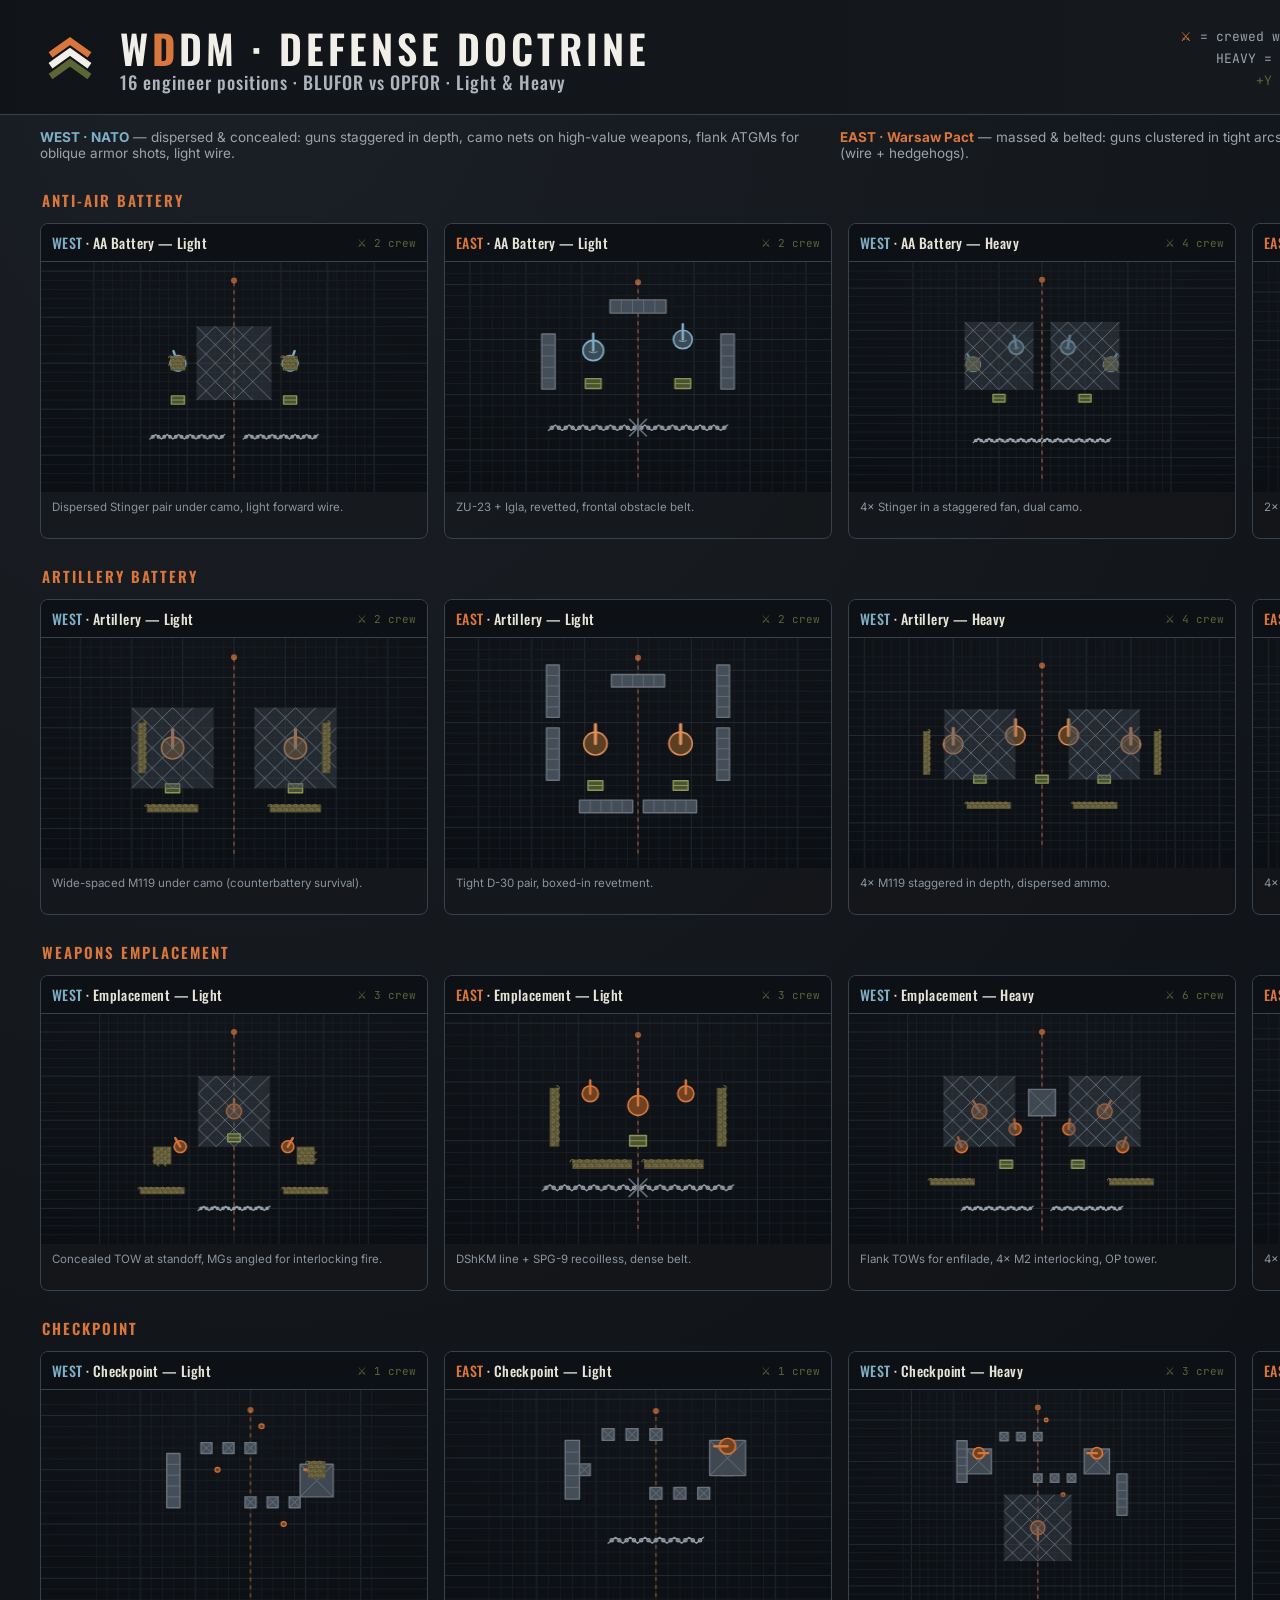
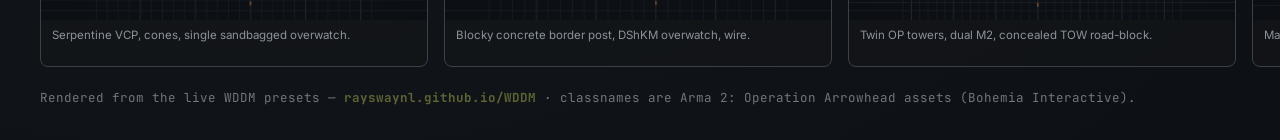
==== docs/overview-source.html @ dc84fbe2 "Add doctrine overview contact sheet (16 layouts, 4x4) Rendered 1680x1740 contact sheet of all 16 eng" ====
<!DOCTYPE html>
<html lang="en"><head><meta charset="UTF-8">
<title>WDDM — Doctrine Overview</title>
<link href="https://fonts.googleapis.com/css2?family=Oswald:wght@500;600&family=Inter:wght@400;500;600&family=JetBrains+Mono:wght@500&display=swap" rel="stylesheet">
<style>
  :root{--gunmetal:#14171B;--steel:#2A2F36;--olive:#5C6536;--bone:#E7E3D6;--orange:#D9763C;--chalk:#F2EFE8;--line:#39414b;}
  *{margin:0;box-sizing:border-box}
  body{width:1680px;background:radial-gradient(130% 120% at 20% 0%,#1b2027 0%,#14171B 55%,#0d1014 100%);
    font-family:Inter,system-ui,sans-serif;color:var(--bone);padding:0 0 34px}
  /* header */
  .hdr{display:flex;align-items:center;gap:20px;padding:26px 40px 22px;border-bottom:1px solid var(--line);
    background:linear-gradient(90deg,#101317,#171b20)}
  .hdr .mark{width:60px;height:60px}
  .hdr .t{display:flex;flex-direction:column;line-height:1.05}
  .hdr .acro{font-family:Oswald,sans-serif;font-weight:600;font-size:40px;letter-spacing:4px;color:var(--chalk)}
  .hdr .acro b{color:var(--orange)}
  .hdr .sub{font-family:Oswald,sans-serif;font-weight:500;font-size:18px;letter-spacing:1px;color:#aeb4bc;margin-top:4px}
  .hdr .legend{margin-left:auto;text-align:right;font-size:13px;line-height:1.7;color:#9aa3ad;font-family:'JetBrains Mono',monospace}
  .hdr .legend b{color:var(--bone)} .hdr .legend .o{color:var(--orange)} .hdr .legend .ol{color:var(--olive)}
  /* doctrine band */
  .doctrine{display:flex;gap:0;padding:14px 40px 4px;font-size:13.5px;color:#9aa3ad}
  .doctrine div{flex:1}
  .doctrine .nato b{color:#7fb0c8} .doctrine .wp b{color:var(--orange)}
  /* grid */
  .grid{display:grid;grid-template-columns:repeat(4,1fr);gap:16px;padding:14px 40px 0}
  .tile{background:rgba(20,23,27,.55);border:1px solid var(--line);border-radius:8px;overflow:hidden;position:relative}
  .tile .cap{display:flex;justify-content:space-between;align-items:center;padding:8px 11px;border-bottom:1px solid var(--line);
    background:#0d1014}
  .tile .cap .nm{font-family:Oswald,sans-serif;font-weight:500;font-size:14px;letter-spacing:.4px}
  .tile .cap .nm .side-w{color:#7fb0c8} .tile .cap .nm .side-e{color:var(--orange)}
  .tile .cap .crew{font-family:'JetBrains Mono',monospace;font-size:11px;color:var(--olive);white-space:nowrap}
  .tile canvas{display:block;width:100%;height:230px;background:radial-gradient(120% 120% at 50% 0%,#11151a,#0b0e12)}
  .tile .doc{padding:7px 11px 9px;font-size:11.5px;color:#8b939c;line-height:1.4;min-height:46px}
  .row-label{grid-column:1 / -1;font-family:Oswald,sans-serif;font-weight:600;font-size:15px;letter-spacing:2px;
    color:var(--orange);margin:10px 0 -4px;padding-left:2px;text-transform:uppercase}
  .foot{padding:22px 40px 0;font-size:12.5px;color:#6f7780;font-family:'JetBrains Mono',monospace}
  .foot b{color:var(--olive)}
</style></head>
<body>

<div class="hdr">
  <svg class="mark" viewBox="0 0 100 100" fill="none" stroke-linecap="square">
    <polyline points="22,40 50,20 78,40" stroke="#D9763C" stroke-width="11"/>
    <polyline points="22,58 50,38 78,58" stroke="#F2EFE8" stroke-width="11"/>
    <polyline points="22,76 50,56 78,76" stroke="#5C6536" stroke-width="11"/>
  </svg>
  <div class="t">
    <div class="acro">W<b>D</b>DM · DEFENSE DOCTRINE</div>
    <div class="sub">16 engineer positions · BLUFOR vs OPFOR · Light &amp; Heavy</div>
  </div>
  <div class="legend">
    <div><span class="o">⚔</span> = crewed weapon (1 AI each) · <b>crew</b> from personal budget</div>
    <div>HEAVY = barracks-tech gated · max 2/engineer · 1/town</div>
    <div><span class="ol">+Y</span> faces the threat (front) · top-down, north-up</div>
  </div>
</div>

<div class="doctrine">
  <div class="nato"><b>WEST · NATO</b> — dispersed &amp; concealed: guns staggered in depth, camo nets on high-value weapons, flank ATGMs for oblique armor shots, light wire.</div>
  <div class="wp"><b>EAST · Warsaw Pact</b> — massed &amp; belted: guns clustered in tight arcs, H-barrier revetment boxes, deep frontal obstacle belts (wire + hedgehogs).</div>
</div>

<div class="grid" id="grid"></div>

<div class="foot">
  Rendered from the live WDDM presets — <b>rayswaynl.github.io/WDDM</b> · classnames are Arma 2: Operation Arrowhead assets (Bohemia Interactive).
</div>

<script>
/* ---- catalogue (subset: size + style + weapon flag) ---- */
const CATALOG = [
  ['Land_HBarrier_large',[5,1.2],'hbarrier'],['Land_HBarrier5',[5,1.2],'hbarrier'],['Land_HBarrier3',[3,1.2],'hbarrier'],['Land_HBarrier_corner',[2,2],'hbarrier'],
  ['Land_fort_bagfence_long',[5,0.8],'sandbag'],['Land_fort_bagfence_corner',[2,2],'sandbag'],['Land_fort_bagfence_round',[1.6,1.6],'sandbag'],
  ['Land_fortified_nest_small_EP1',[4,4],'nest'],['Land_fort_watchtower_EP1',[3,3],'tower'],['Land_CamoNetVar_NATO',[8,8],'camo'],['Land_CamoNetVar_EAST',[8,8],'camo'],
  ['Land_Razorwire',[8,0.5],'wire'],['Hedgehog',[1.5,1.5],'hedgehog'],
  ['Land_CncBlock_Stripes',[1,1],'cnc'],['Land_CncBlock',[1,1],'cnc'],['RoadCone_L_EP1',[0.5,0.5],'cone'],
  ['M2StaticMG',[1.6,1.6],'mg',1],['DSHKM_TK_INS_EP1',[1.6,1.6],'mg',1],
  ['TOW_TriPod_US_EP1',[2,2],'at',1],['Metis_TK_EP1',[2,2],'at',1],['SPG9_TK_INS_EP1',[2,2],'at',1],
  ['Stinger_Pod_US_EP1',[2,2],'aa',1],['Igla_AA_pod_TK_EP1',[2,2],'aa',1],['ZU23_TK_EP1',[3,2.2],'aa',1],
  ['M119_US_EP1',[4,2.6],'arty',1],['D30_TK_EP1',[4,2.6],'arty',1],
  ['USLaunchersBox_EP1',[1.4,0.9],'ammo'],['USBasicAmmunitionBox_EP1',[1.4,0.9],'ammo'],['TKVehicleBox_EP1',[1.4,0.9],'ammo'],['TKBasicAmmunitionBox_EP1',[1.4,0.9],'ammo'],
];
const MAP={}; CATALOG.forEach(c=>MAP[c[0]]=c);
const SIZE=c=>(MAP[c]||[0,[2,2]])[1]||[2,2];
const STYLE=c=>(MAP[c]||['','','box'])[2]||'box';
const ISW=c=>!!(MAP[c]||[])[3];

/* ---- 16 doctrine presets [key,name,sideClass,objs,doc] ---- */
const P=[
['AABATTERY · LIGHT','w','aa_l_w','AA Battery — Light',[['Stinger_Pod_US_EP1',[-6,5],340],['Stinger_Pod_US_EP1',[6,5],20],['Land_fort_bagfence_round',[-6,5],0],['Land_fort_bagfence_round',[6,5],0],['USLaunchersBox_EP1',[-6,1],0],['USLaunchersBox_EP1',[6,1],0],['Land_CamoNetVar_NATO',[0,5],0],['Land_Razorwire',[-5,-3],0],['Land_Razorwire',[5,-3],0]],'Dispersed Stinger pair under camo, light forward wire.'],
['AABATTERY · LIGHT','e','aa_l_e','AA Battery — Light',[['ZU23_TK_EP1',[-4,4],0],['Igla_AA_pod_TK_EP1',[4,5],0],['TKVehicleBox_EP1',[-4,1],0],['TKVehicleBox_EP1',[4,1],0],['Land_HBarrier_large',[-8,3],90],['Land_HBarrier_large',[8,3],90],['Land_HBarrier_large',[0,8],0],['Land_Razorwire',[-4,-3],0],['Land_Razorwire',[4,-3],0],['Hedgehog',[0,-3],0]],'ZU-23 + Igla, revetted, frontal obstacle belt.'],
['AABATTERY · HEAVY','w','aa_h_w','AA Battery — Heavy',[['Stinger_Pod_US_EP1',[-8,6],330],['Stinger_Pod_US_EP1',[-3,8],350],['Stinger_Pod_US_EP1',[3,8],10],['Stinger_Pod_US_EP1',[8,6],30],['Land_fort_bagfence_round',[-8,6],0],['Land_fort_bagfence_round',[8,6],0],['USLaunchersBox_EP1',[-5,2],0],['USLaunchersBox_EP1',[5,2],0],['Land_CamoNetVar_NATO',[-5,7],0],['Land_CamoNetVar_NATO',[5,7],0],['Land_Razorwire',[-4,-3],0],['Land_Razorwire',[4,-3],0]],'4× Stinger in a staggered fan, dual camo.'],
['AABATTERY · HEAVY','e','aa_h_e','AA Battery — Heavy',[['ZU23_TK_EP1',[-7,5],350],['ZU23_TK_EP1',[7,5],10],['Igla_AA_pod_TK_EP1',[-3,7],0],['Igla_AA_pod_TK_EP1',[3,7],0],['TKVehicleBox_EP1',[-5,2],0],['TKVehicleBox_EP1',[5,2],0],['Land_HBarrier_large',[-11,4],90],['Land_HBarrier_large',[11,4],90],['Land_HBarrier_large',[-6,-2],0],['Land_HBarrier_large',[0,-2],0],['Land_HBarrier_large',[6,-2],0],['Hedgehog',[-3,-5],0],['Hedgehog',[3,-5],0],['Land_Razorwire',[0,-6],0]],'2× ZU-23 + 2× Igla massed, walled, deep belt.'],

['ARTYBATTERY · LIGHT','w','ar_l_w','Artillery — Light',[['M119_US_EP1',[-6,3],0],['M119_US_EP1',[6,3],0],['USBasicAmmunitionBox_EP1',[-6,-1],0],['USBasicAmmunitionBox_EP1',[6,-1],0],['Land_CamoNetVar_NATO',[-6,3],0],['Land_CamoNetVar_NATO',[6,3],0],['Land_fort_bagfence_long',[-9,3],90],['Land_fort_bagfence_long',[9,3],90],['Land_fort_bagfence_long',[-6,-3],0],['Land_fort_bagfence_long',[6,-3],0]],'Wide-spaced M119 under camo (counterbattery survival).'],
['ARTYBATTERY · LIGHT','e','ar_l_e','Artillery — Light',[['D30_TK_EP1',[-4,3],0],['D30_TK_EP1',[4,3],0],['TKBasicAmmunitionBox_EP1',[-4,-1],0],['TKBasicAmmunitionBox_EP1',[4,-1],0],['Land_HBarrier_large',[-8,2],90],['Land_HBarrier_large',[-8,8],90],['Land_HBarrier_large',[8,2],90],['Land_HBarrier_large',[8,8],90],['Land_HBarrier_large',[-3,-3],0],['Land_HBarrier_large',[3,-3],0],['Land_HBarrier_large',[0,9],0]],'Tight D-30 pair, boxed-in revetment.'],
['ARTYBATTERY · HEAVY','w','ar_h_w','Artillery — Heavy',[['M119_US_EP1',[-10,4],0],['M119_US_EP1',[-3,5],0],['M119_US_EP1',[3,5],0],['M119_US_EP1',[10,4],0],['USBasicAmmunitionBox_EP1',[-7,0],0],['USBasicAmmunitionBox_EP1',[0,0],0],['USBasicAmmunitionBox_EP1',[7,0],0],['Land_CamoNetVar_NATO',[-7,4],0],['Land_CamoNetVar_NATO',[7,4],0],['Land_fort_bagfence_long',[-13,3],90],['Land_fort_bagfence_long',[13,3],90],['Land_fort_bagfence_long',[-6,-3],0],['Land_fort_bagfence_long',[6,-3],0]],'4× M119 staggered in depth, dispersed ammo.'],
['ARTYBATTERY · HEAVY','e','ar_h_e','Artillery — Heavy',[['D30_TK_EP1',[-9,4],10],['D30_TK_EP1',[-3,5],3],['D30_TK_EP1',[3,5],357],['D30_TK_EP1',[9,4],350],['TKBasicAmmunitionBox_EP1',[-6,0],0],['TKBasicAmmunitionBox_EP1',[6,0],0],['Land_HBarrier_large',[-13,3],90],['Land_HBarrier_large',[13,3],90],['Land_HBarrier_large',[-9,-2],0],['Land_HBarrier_large',[-3,-2],0],['Land_HBarrier_large',[3,-2],0],['Land_HBarrier_large',[9,-2],0],['Land_HBarrier_large',[0,9],0]],'4× D-30 in a converging arc (massed fires).'],

['EMPLACEMENT · LIGHT','w','em_l_w','Emplacement — Light',[['M2StaticMG',[-6,2],330],['M2StaticMG',[6,2],30],['TOW_TriPod_US_EP1',[0,6],0],['Land_CamoNetVar_NATO',[0,6],0],['USBasicAmmunitionBox_EP1',[0,3],0],['Land_fort_bagfence_corner',[-8,1],270],['Land_fort_bagfence_long',[-8,-3],0],['Land_fort_bagfence_long',[8,-3],0],['Land_fort_bagfence_corner',[8,1],180],['Land_Razorwire',[0,-5],0]],'Concealed TOW at standoff, MGs angled for interlocking fire.'],
['EMPLACEMENT · LIGHT','e','em_l_e','Emplacement — Light',[['DSHKM_TK_INS_EP1',[-4,4],0],['DSHKM_TK_INS_EP1',[4,4],0],['SPG9_TK_INS_EP1',[0,3],0],['TKBasicAmmunitionBox_EP1',[0,0],0],['Land_fort_bagfence_long',[-7,2],90],['Land_fort_bagfence_long',[7,2],90],['Land_fort_bagfence_long',[-3,-2],0],['Land_fort_bagfence_long',[3,-2],0],['Land_Razorwire',[-4,-4],0],['Land_Razorwire',[4,-4],0],['Hedgehog',[0,-4],0]],'DShKM line + SPG-9 recoilless, dense belt.'],
['EMPLACEMENT · HEAVY','w','em_h_w','Emplacement — Heavy',[['M2StaticMG',[-9,2],340],['M2StaticMG',[-3,4],355],['M2StaticMG',[3,4],5],['M2StaticMG',[9,2],20],['TOW_TriPod_US_EP1',[-7,6],330],['TOW_TriPod_US_EP1',[7,6],30],['Land_CamoNetVar_NATO',[-7,6],0],['Land_CamoNetVar_NATO',[7,6],0],['Land_fort_watchtower_EP1',[0,7],0],['USBasicAmmunitionBox_EP1',[-4,0],0],['USBasicAmmunitionBox_EP1',[4,0],0],['Land_fort_bagfence_long',[-10,-2],0],['Land_fort_bagfence_long',[10,-2],0],['Land_Razorwire',[-5,-5],0],['Land_Razorwire',[5,-5],0]],'Flank TOWs for enfilade, 4× M2 interlocking, OP tower.'],
['EMPLACEMENT · HEAVY','e','em_h_e','Emplacement — Heavy',[['DSHKM_TK_INS_EP1',[-7,5],350],['DSHKM_TK_INS_EP1',[-2,5],0],['DSHKM_TK_INS_EP1',[2,5],0],['DSHKM_TK_INS_EP1',[7,5],10],['Metis_TK_EP1',[-4,2],0],['Metis_TK_EP1',[4,2],0],['Land_fort_watchtower_EP1',[0,6],0],['TKBasicAmmunitionBox_EP1',[0,0],0],['Land_HBarrier_large',[-10,3],90],['Land_HBarrier_large',[10,3],90],['Land_fort_bagfence_long',[-5,-2],0],['Land_fort_bagfence_long',[5,-2],0],['Hedgehog',[-6,-5],0],['Hedgehog',[0,-5],0],['Hedgehog',[6,-5],0],['Land_Razorwire',[-3,-6],0],['Land_Razorwire',[3,-6],0]],'4× DShKM in two ranks + 2× Metis ATGM, deep belt.'],

['CHECKPOINT · LIGHT','w','cp_l_w','Checkpoint — Light',[['Land_CncBlock_Stripes',[-4,7],0],['Land_CncBlock_Stripes',[-2,7],0],['Land_CncBlock_Stripes',[0,7],0],['Land_CncBlock_Stripes',[4,2],0],['Land_CncBlock_Stripes',[2,2],0],['Land_CncBlock_Stripes',[0,2],0],['RoadCone_L_EP1',[1,9],0],['RoadCone_L_EP1',[-3,5],0],['RoadCone_L_EP1',[3,0],0],['Land_fort_watchtower_EP1',[6,4],270],['M2StaticMG',[6,5],270],['Land_fort_bagfence_round',[6,5],0],['Land_HBarrier_large',[-7,4],90]],'Serpentine VCP, cones, single sandbagged overwatch.'],
['CHECKPOINT · LIGHT','e','cp_l_e','Checkpoint — Light',[['Land_CncBlock_Stripes',[-4,7],0],['Land_CncBlock_Stripes',[-2,7],0],['Land_CncBlock_Stripes',[0,7],0],['Land_CncBlock_Stripes',[4,2],0],['Land_CncBlock_Stripes',[2,2],0],['Land_CncBlock_Stripes',[0,2],0],['Land_CncBlock',[-6,4],0],['Land_CncBlock',[6,4],0],['Land_fort_watchtower_EP1',[6,5],270],['DSHKM_TK_INS_EP1',[6,6],270],['Land_HBarrier_large',[-7,4],90],['Land_Razorwire',[0,-2],0]],'Blocky concrete border post, DShKM overwatch, wire.'],
['CHECKPOINT · HEAVY','w','cp_h_w','Checkpoint — Heavy',[['Land_CncBlock_Stripes',[-4,8],0],['Land_CncBlock_Stripes',[-2,8],0],['Land_CncBlock_Stripes',[0,8],0],['Land_CncBlock_Stripes',[4,3],0],['Land_CncBlock_Stripes',[2,3],0],['Land_CncBlock_Stripes',[0,3],0],['RoadCone_L_EP1',[1,10],0],['RoadCone_L_EP1',[3,1],0],['Land_fort_watchtower_EP1',[7,5],270],['Land_fort_watchtower_EP1',[-7,5],90],['M2StaticMG',[7,6],270],['M2StaticMG',[-7,6],90],['TOW_TriPod_US_EP1',[0,-3],180],['Land_CamoNetVar_NATO',[0,-3],0],['Land_HBarrier_large',[-9,5],90],['Land_HBarrier_large',[10,1],90]],'Twin OP towers, dual M2, concealed TOW road-block.'],
['CHECKPOINT · HEAVY','e','cp_h_e','Checkpoint — Heavy',[['Land_CncBlock_Stripes',[-4,8],0],['Land_CncBlock_Stripes',[-2,8],0],['Land_CncBlock_Stripes',[0,8],0],['Land_CncBlock_Stripes',[4,3],0],['Land_CncBlock_Stripes',[2,3],0],['Land_CncBlock_Stripes',[0,3],0],['Land_CncBlock',[-7,6],0],['Land_CncBlock',[7,6],0],['Land_fort_watchtower_EP1',[7,5],270],['Land_fort_watchtower_EP1',[-7,5],90],['DSHKM_TK_INS_EP1',[7,7],270],['DSHKM_TK_INS_EP1',[-7,7],90],['Metis_TK_EP1',[0,-3],180],['Hedgehog',[-3,-5],0],['Hedgehog',[3,-5],0],['Land_Razorwire',[0,-6],0],['Land_HBarrier_large',[-9,5],90]],'Max concrete, twin towers, dual DShKM, Metis, belt.'],
];

/* ---- texture renderer (matches the editor) ---- */
const PAL={wall:['#444e58','#69737d'],bag:['#5a5436','#7d7448'],fort:['#3f4750','#67727d'],wpn:['#6f4322','#D9763C'],aa:['#3c4a55','#7fb0c8'],arty:['#5a3f22','#e0905a'],ammo:['#4a5230','#8a965a'],wire:['#2f353c','#9aa3ad'],box:['#3a444e','#5c6776']};
function col(st){if(['mg','at'].includes(st))return PAL.wpn;if(st=='aa')return PAL.aa;if(st=='arty')return PAL.arty;if(st=='ammo')return PAL.ammo;if(st=='hbarrier'||st=='cnc')return PAL.wall;if(st=='sandbag')return PAL.bag;if(['nest','tower','camo','hedgehog'].includes(st))return PAL.fort;if(st=='wire')return PAL.wire;if(st=='cone')return PAL.wpn;return PAL.box;}

function tileRender(cv, objs){
  const ctx=cv.getContext('2d'), W=cv.width, H=cv.height;
  ctx.clearRect(0,0,W,H);
  // bounds of composition (metres)
  let minx=-6,maxx=6,miny=-6,maxy=8;
  objs.forEach(o=>{const[w,d]=SIZE(o[0]);const x=o[1][0],y=o[1][1];minx=Math.min(minx,x-w);maxx=Math.max(maxx,x+w);miny=Math.min(miny,y-d);maxy=Math.max(maxy,y+d);});
  const padM=2; minx-=padM;maxx+=padM;miny-=padM;maxy+=padM;
  const sx=W/(maxx-minx), sy=H/(maxy-miny), s=Math.min(sx,sy)*0.92;
  const cx=W/2-((minx+maxx)/2)*s, cy=H/2+((miny+maxy)/2)*s;
  const w2s=(x,y)=>[cx+x*s, cy-y*s];
  // grid
  ctx.lineWidth=1;
  for(let gx=Math.ceil(minx);gx<=maxx;gx++){const[a]=w2s(gx,0);ctx.strokeStyle=(gx%5==0)?'#222a32':'#181d23';ctx.beginPath();ctx.moveTo(a,0);ctx.lineTo(a,H);ctx.stroke();}
  for(let gy=Math.ceil(miny);gy<=maxy;gy++){const[,b]=w2s(0,gy);ctx.strokeStyle=(gy%5==0)?'#222a32':'#181d23';ctx.beginPath();ctx.moveTo(0,b);ctx.lineTo(W,b);ctx.stroke();}
  // front arrow (+Y)
  const[ax,ay]=w2s(0,maxy-1),[bx,by]=w2s(0,miny+0.5);
  ctx.strokeStyle='rgba(217,118,60,.5)';ctx.lineWidth=1.5;ctx.setLineDash([4,4]);ctx.beginPath();ctx.moveTo(bx,by);ctx.lineTo(ax,ay);ctx.stroke();ctx.setLineDash([]);
  ctx.fillStyle='rgba(217,118,60,.7)';ctx.beginPath();ctx.arc(ax,ay,3,0,7);ctx.fill();
  // objects
  function lw(px){ctx.lineWidth=px/s;}
  objs.forEach(o=>{
    const cls=o[0],[w,d]=SIZE(cls),st=STYLE(cls),dir=o[2]||0;
    const c=w2s(o[1][0],o[1][1]),r=dir*Math.PI/180;
    ctx.save();ctx.translate(c[0],c[1]);ctx.scale(s,-s);ctx.rotate(-r);ctx.lineJoin='round';ctx.lineCap='round';
    const[f,st2]=col(st);
    if(['mg','at','aa','arty'].includes(st)){ // weapon: filled disc + barrel
      ctx.fillStyle=f;ctx.beginPath();ctx.arc(0,0,Math.min(w,d)*0.42,0,7);ctx.fill();lw(1.6);ctx.strokeStyle=st2;ctx.stroke();
      lw(st=='arty'?3.2:2.4);ctx.strokeStyle=st2;ctx.beginPath();ctx.moveTo(0,0);ctx.lineTo(0,d*0.7);ctx.stroke();
      if(st=='aa'){lw(.9);for(let k=1;k<=2;k++){ctx.beginPath();ctx.arc(0,d*0.2,d*0.3*k,-1.0,-2.14,true);ctx.stroke();}}
    } else if(st=='camo'){ctx.globalAlpha=.45;ctx.fillStyle=f;ctx.fillRect(-w/2,-d/2,w,d);ctx.globalAlpha=1;lw(.9);ctx.strokeStyle=st2;
      ctx.save();ctx.beginPath();ctx.rect(-w/2,-d/2,w,d);ctx.clip();const g=Math.max(2,Math.round(w/2));ctx.beginPath();for(let i=-g;i<=g;i++){ctx.moveTo(-w/2,i*d/g);ctx.lineTo(w/2,i*d/g+w);ctx.moveTo(-w/2,i*d/g);ctx.lineTo(w/2,i*d/g-w);}ctx.stroke();ctx.restore();
    } else if(st=='wire'){lw(1.3);ctx.strokeStyle=st2;const n=Math.max(4,Math.round(w/0.6));ctx.beginPath();for(let i=0;i<=n;i++){const x=-w/2+i*w/n,y=(i%2?d/2:-d/2);i?ctx.lineTo(x,y):ctx.moveTo(x,y);}ctx.stroke();for(let i=0;i<n;i++){const x=-w/2+(i+.5)*w/n;ctx.beginPath();ctx.arc(x,0,d*0.28,0,7);ctx.stroke();}
    } else if(st=='hedgehog'){lw(1.6);ctx.strokeStyle=st2;ctx.beginPath();ctx.moveTo(-w/2,-d/2);ctx.lineTo(w/2,d/2);ctx.moveTo(w/2,-d/2);ctx.lineTo(-w/2,d/2);ctx.moveTo(0,-d/2);ctx.lineTo(0,d/2);ctx.stroke();
    } else if(st=='cone'){ctx.fillStyle=f;ctx.beginPath();ctx.arc(0,0,Math.min(w,d)*0.45,0,7);ctx.fill();lw(1.2);ctx.strokeStyle=st2;ctx.beginPath();ctx.arc(0,0,Math.min(w,d)*0.45,0,7);ctx.stroke();
    } else if(st=='cnc'){ctx.fillStyle=f;ctx.fillRect(-w/2,-d/2,w,d);lw(1.4);ctx.strokeStyle=st2;ctx.strokeRect(-w/2,-d/2,w,d);lw(1);ctx.beginPath();ctx.moveTo(-w/2,-d/2);ctx.lineTo(w/2,d/2);ctx.moveTo(w/2,-d/2);ctx.lineTo(-w/2,d/2);ctx.stroke();
    } else if(st=='tower'||st=='nest'){ctx.fillStyle=f;ctx.fillRect(-w/2,-d/2,w,d);lw(1.4);ctx.strokeStyle=st2;ctx.strokeRect(-w/2,-d/2,w,d);lw(1);ctx.beginPath();ctx.moveTo(-w/2,-d/2);ctx.lineTo(w/2,d/2);ctx.moveTo(w/2,-d/2);ctx.lineTo(-w/2,d/2);ctx.stroke();
    } else if(st=='hbarrier'){ctx.fillStyle=f;ctx.fillRect(-w/2,-d/2,w,d);lw(1.4);ctx.strokeStyle=st2;ctx.strokeRect(-w/2,-d/2,w,d);const n=Math.max(2,Math.round(w));lw(.8);for(let i=1;i<n;i++){const x=-w/2+i*w/n;ctx.beginPath();ctx.moveTo(x,-d/2);ctx.lineTo(x,d/2);ctx.stroke();}
    } else if(st=='sandbag'){ctx.fillStyle=f;ctx.fillRect(-w/2,-d/2,w,d);lw(1);ctx.strokeStyle=st2;const rows=Math.max(1,Math.round(d/0.4)),cols=Math.max(2,Math.round(w/0.6));for(let ry=0;ry<rows;ry++){const y=-d/2+(ry+.5)*d/rows;ctx.beginPath();for(let cc=0;cc<cols;cc++){const x=-w/2+(cc+(ry%2?0:.5))*w/cols;ctx.moveTo(x,y);ctx.arc(x,y,Math.min(d/rows,w/cols)*0.5,0,Math.PI,false);}ctx.stroke();}
    } else if(st=='ammo'){ctx.fillStyle=f;ctx.fillRect(-w/2,-d/2,w,d);lw(1.4);ctx.strokeStyle=st2;ctx.strokeRect(-w/2,-d/2,w,d);lw(1);ctx.beginPath();ctx.moveTo(-w/2,0);ctx.lineTo(w/2,0);ctx.stroke();
    } else {ctx.fillStyle=f;ctx.fillRect(-w/2,-d/2,w,d);lw(1.4);ctx.strokeStyle=st2;ctx.strokeRect(-w/2,-d/2,w,d);}
    ctx.restore();
  });
}

/* ---- build grid ---- */
const grid=document.getElementById('grid');
const rows=[['ANTI-AIR BATTERY',0,4],['ARTILLERY BATTERY',4,8],['WEAPONS EMPLACEMENT',8,12],['CHECKPOINT',12,16]];
rows.forEach(([label,a,b])=>{
  const rl=document.createElement('div');rl.className='row-label';rl.textContent=label;grid.appendChild(rl);
  for(let i=a;i<b;i++){
    const [grp,side,key,name,objs,doc]=P[i];
    const crew=objs.filter(o=>ISW(o[0])).length;
    const sideTxt=side=='w'?'WEST':'EAST';
    const tile=document.createElement('div');tile.className='tile';
    tile.innerHTML=`<div class="cap"><span class="nm"><span class="side-${side}">${sideTxt}</span> · ${name}</span><span class="crew">⚔ ${crew} crew</span></div>
      <canvas width="380" height="230"></canvas><div class="doc">${doc}</div>`;
    grid.appendChild(tile);
    tileRender(tile.querySelector('canvas'), objs);
  }
});
</script>
</body></html>
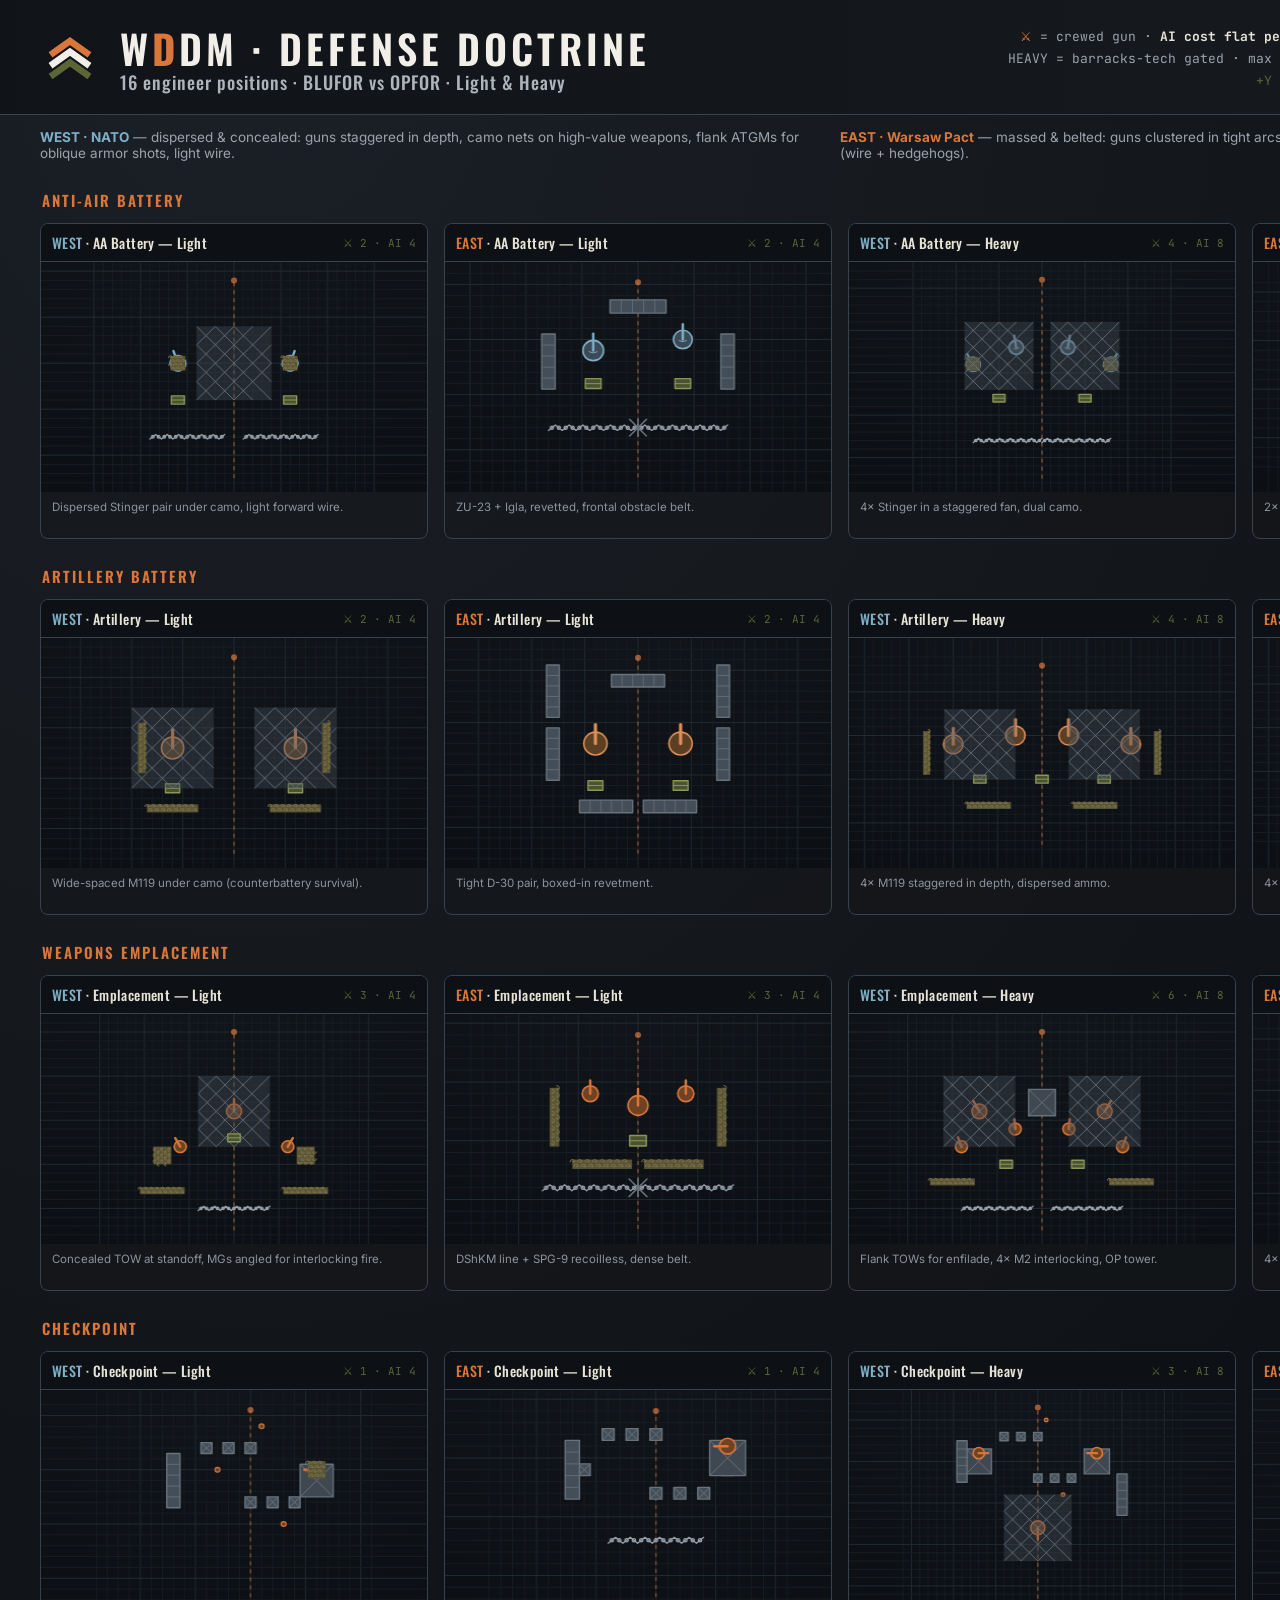
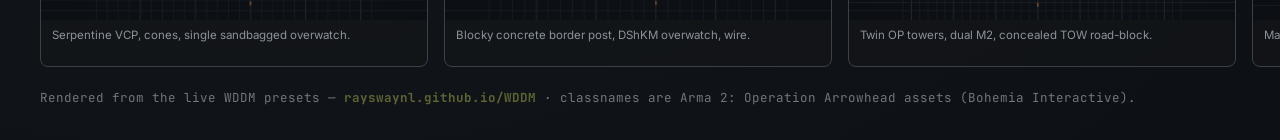
==== commit 7712773b: "Flat AI cost: LIGHT = 4, HEAVY = 8 (guns + garrison) Replace per-type gun-count crew with a flat bud" ====
--- a/docs/overview-source.html
+++ b/docs/overview-source.html
@@ -49,8 +49,8 @@
     <div class="sub">16 engineer positions · BLUFOR vs OPFOR · Light &amp; Heavy</div>
   </div>
   <div class="legend">
-    <div><span class="o">⚔</span> = crewed weapon (1 AI each) · <b>crew</b> from personal budget</div>
-    <div>HEAVY = barracks-tech gated · max 2/engineer · 1/town</div>
+    <div><span class="o">⚔</span> = crewed gun · <b>AI cost flat per weight: LIGHT 4 · HEAVY 8</b> (guns + garrison)</div>
+    <div>HEAVY = barracks-tech gated · max 2/engineer · 1/town · from personal AI budget</div>
     <div><span class="ol">+Y</span> faces the threat (front) · top-down, north-up</div>
   </div>
 </div>
@@ -163,10 +163,11 @@
   const rl=document.createElement('div');rl.className='row-label';rl.textContent=label;grid.appendChild(rl);
   for(let i=a;i<b;i++){
     const [grp,side,key,name,objs,doc]=P[i];
-    const crew=objs.filter(o=>ISW(o[0])).length;
+    const guns=objs.filter(o=>ISW(o[0])).length;
+    const ai=key.includes('_h_')?8:4;          // flat: LIGHT 4 · HEAVY 8
     const sideTxt=side=='w'?'WEST':'EAST';
     const tile=document.createElement('div');tile.className='tile';
-    tile.innerHTML=`<div class="cap"><span class="nm"><span class="side-${side}">${sideTxt}</span> · ${name}</span><span class="crew">⚔ ${crew} crew</span></div>
+    tile.innerHTML=`<div class="cap"><span class="nm"><span class="side-${side}">${sideTxt}</span> · ${name}</span><span class="crew">⚔ ${guns} · AI ${ai}</span></div>
       <canvas width="380" height="230"></canvas><div class="doc">${doc}</div>`;
     grid.appendChild(tile);
     tileRender(tile.querySelector('canvas'), objs);
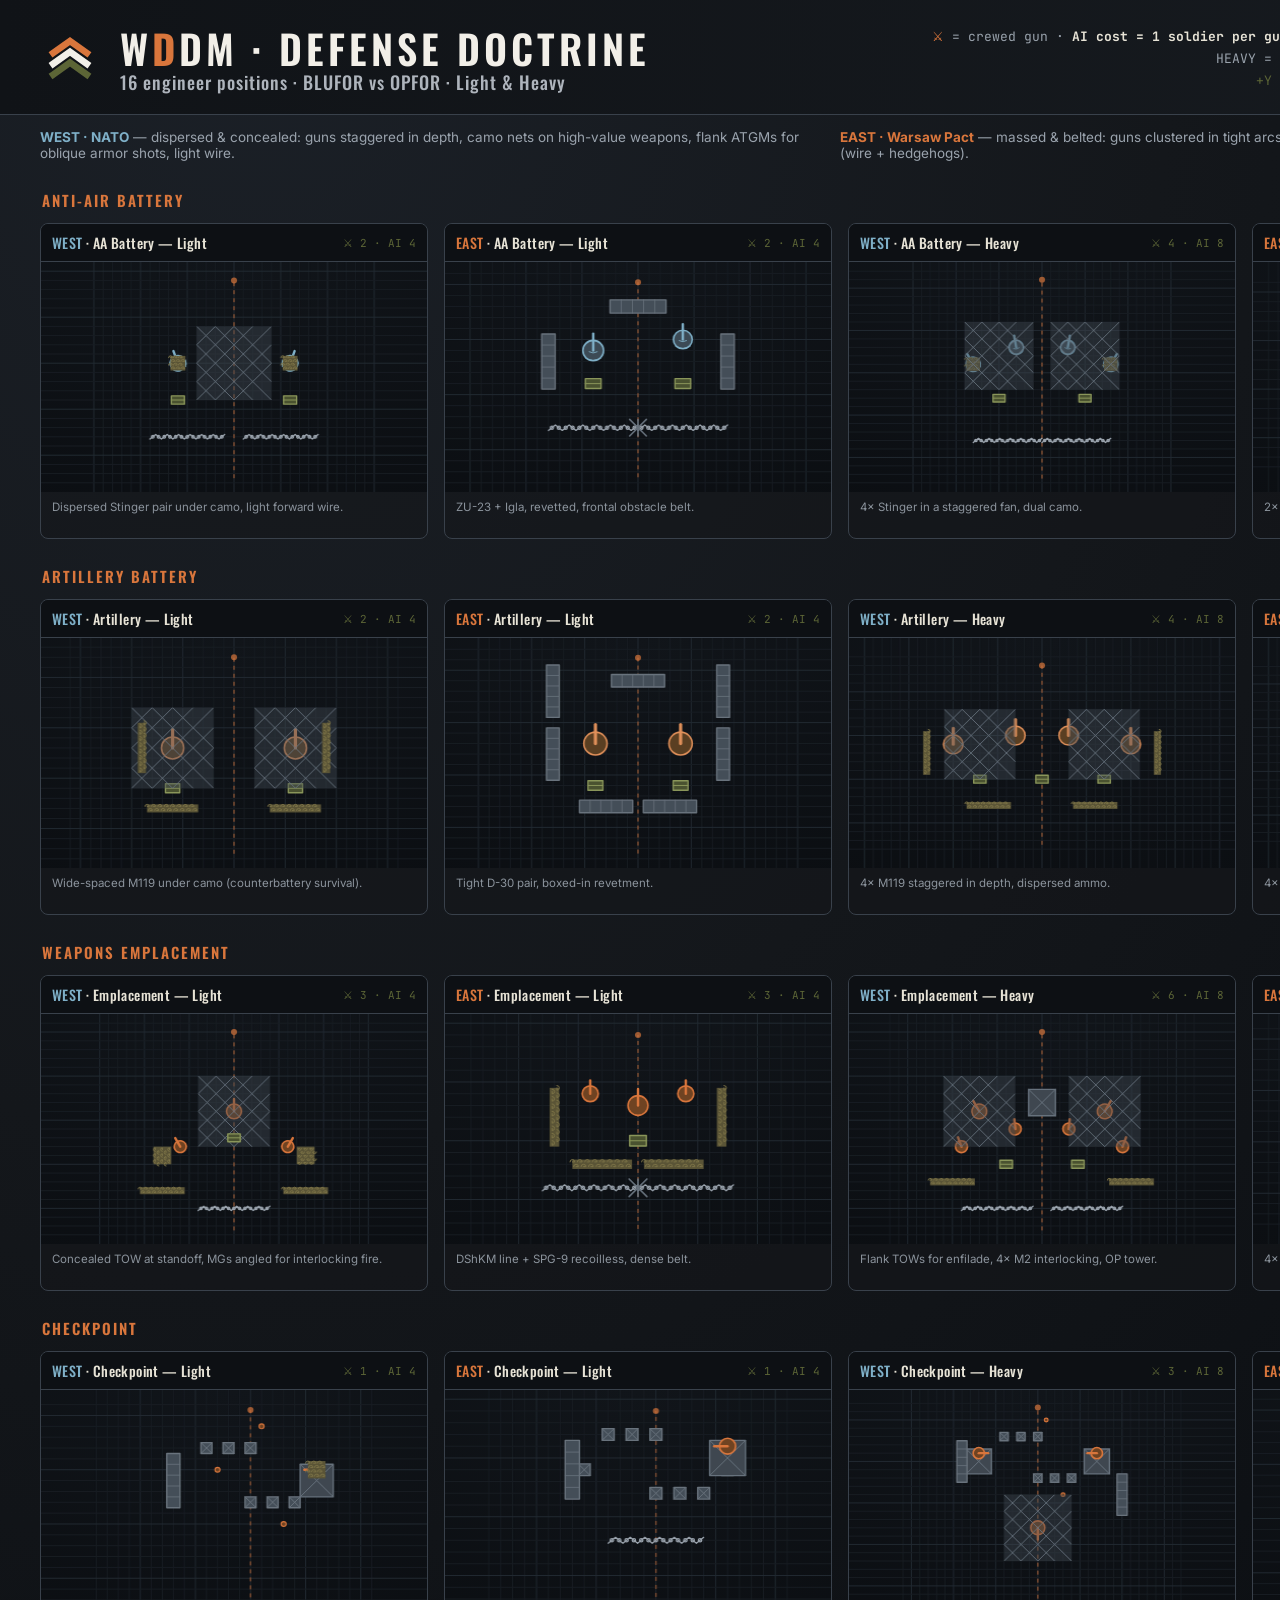
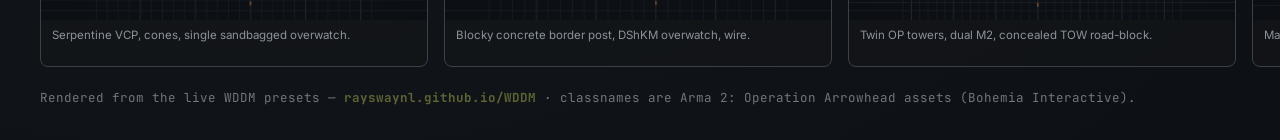
==== commit 54a2968c: "Cheap crewing: single soldier per gun, drop garrison Reverts the flat 4/8 garrison model. Positions " ====
--- a/docs/overview-source.html
+++ b/docs/overview-source.html
@@ -49,8 +49,8 @@
     <div class="sub">16 engineer positions · BLUFOR vs OPFOR · Light &amp; Heavy</div>
   </div>
   <div class="legend">
-    <div><span class="o">⚔</span> = crewed gun · <b>AI cost flat per weight: LIGHT 4 · HEAVY 8</b> (guns + garrison)</div>
-    <div>HEAVY = barracks-tech gated · max 2/engineer · 1/town · from personal AI budget</div>
+    <div><span class="o">⚔</span> = crewed gun · <b>AI cost = 1 soldier per gun</b> (cheap, no garrison) · from personal budget</div>
+    <div>HEAVY = barracks-tech gated · max 2/engineer · 1/town</div>
     <div><span class="ol">+Y</span> faces the threat (front) · top-down, north-up</div>
   </div>
 </div>
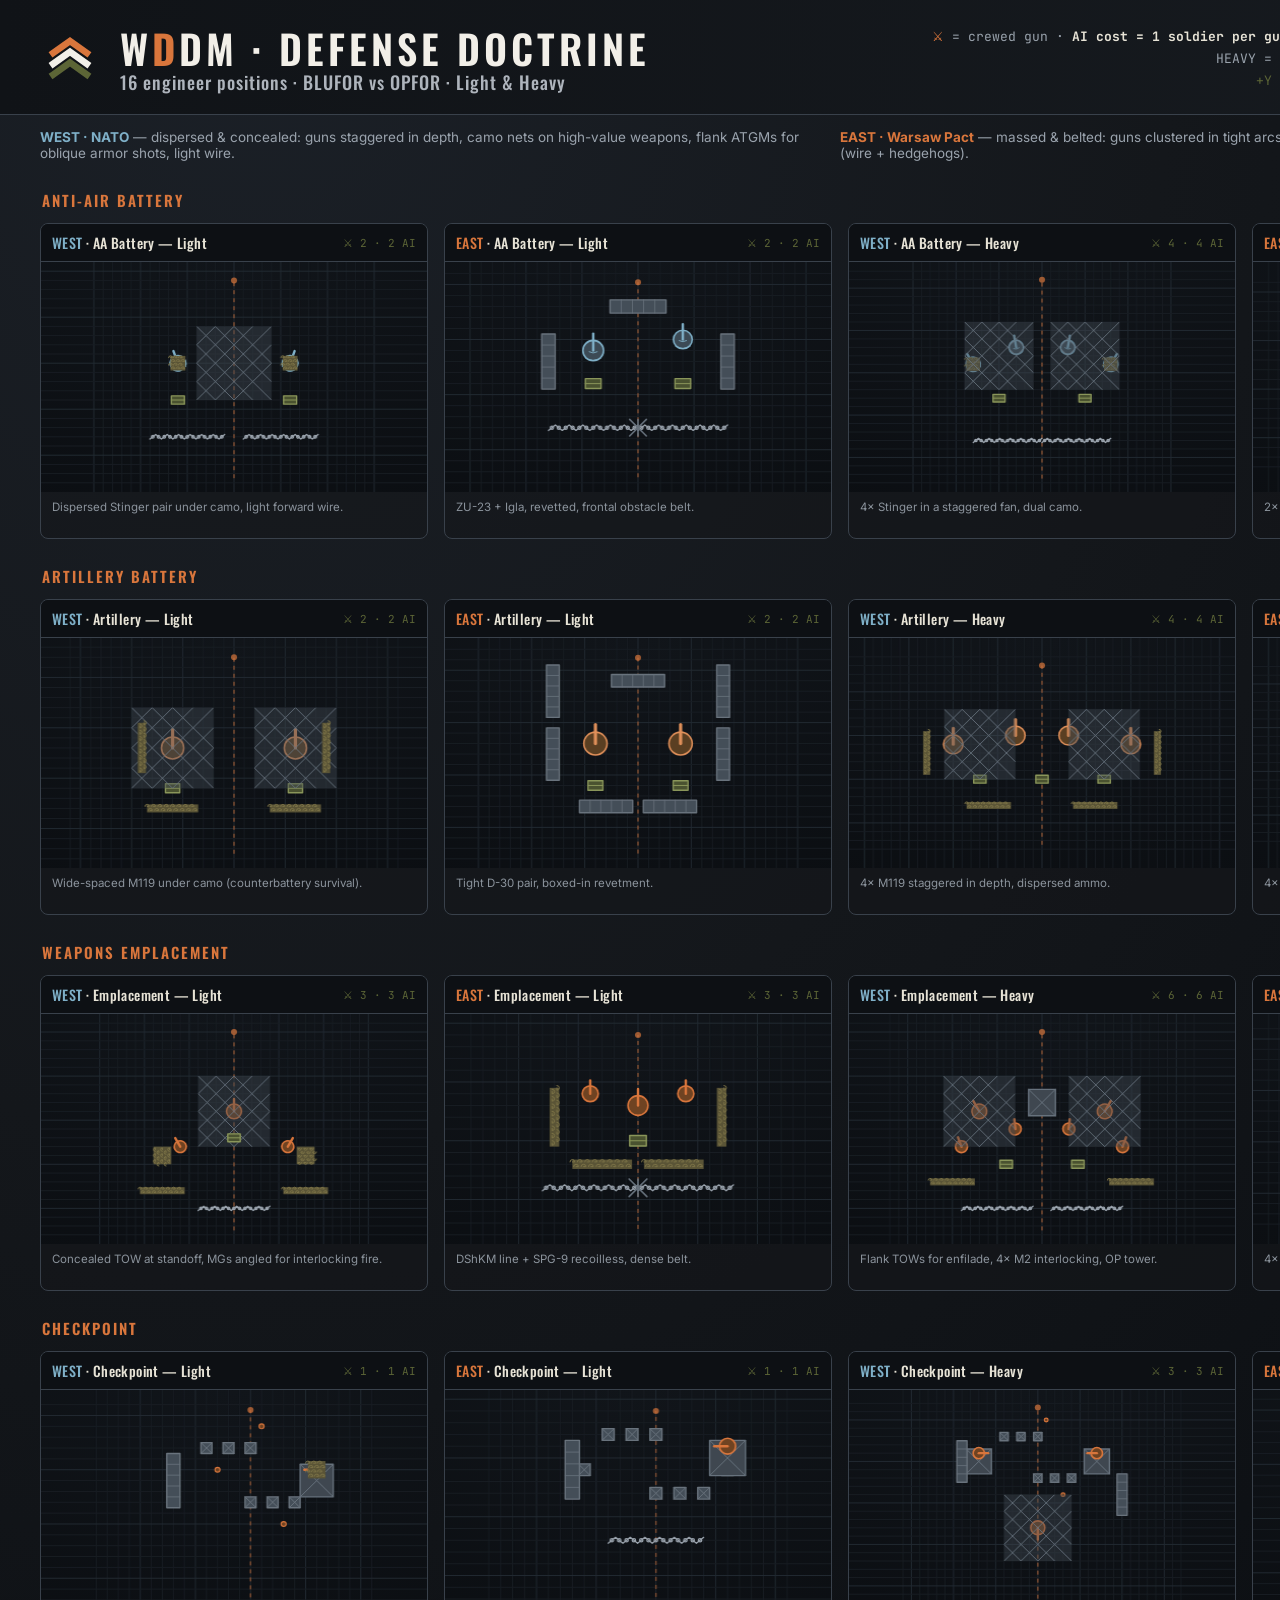
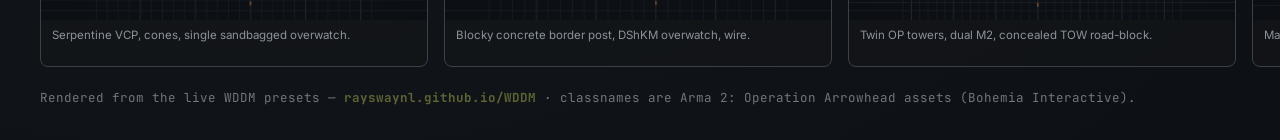
==== commit 7bbf604e: "Fix overview captions to per-gun AI (were stale 4/8) The tile-caption JS still computed flat 4/8; re" ====
--- a/docs/overview-source.html
+++ b/docs/overview-source.html
@@ -164,10 +164,9 @@
   for(let i=a;i<b;i++){
     const [grp,side,key,name,objs,doc]=P[i];
     const guns=objs.filter(o=>ISW(o[0])).length;
-    const ai=key.includes('_h_')?8:4;          // flat: LIGHT 4 · HEAVY 8
     const sideTxt=side=='w'?'WEST':'EAST';
     const tile=document.createElement('div');tile.className='tile';
-    tile.innerHTML=`<div class="cap"><span class="nm"><span class="side-${side}">${sideTxt}</span> · ${name}</span><span class="crew">⚔ ${guns} · AI ${ai}</span></div>
+    tile.innerHTML=`<div class="cap"><span class="nm"><span class="side-${side}">${sideTxt}</span> · ${name}</span><span class="crew">⚔ ${guns} · ${guns} AI</span></div>
       <canvas width="380" height="230"></canvas><div class="doc">${doc}</div>`;
     grid.appendChild(tile);
     tileRender(tile.querySelector('canvas'), objs);
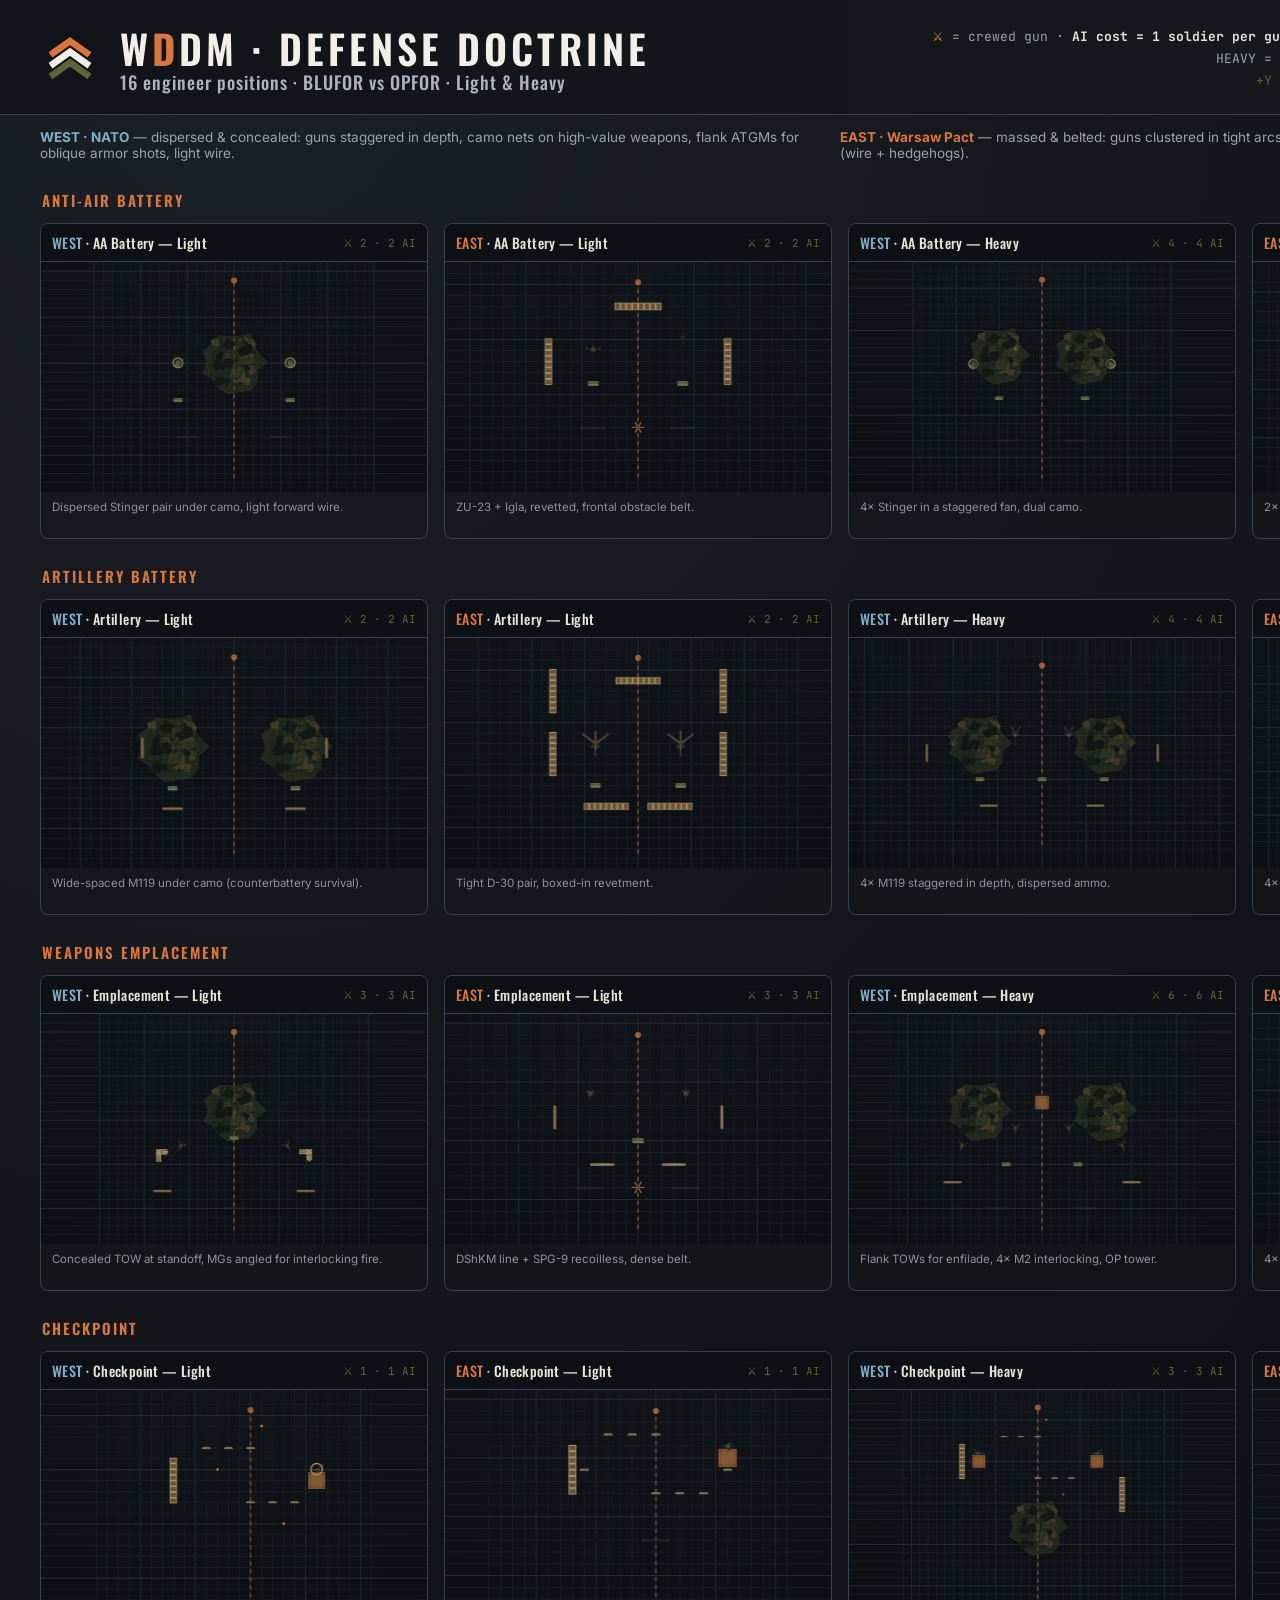
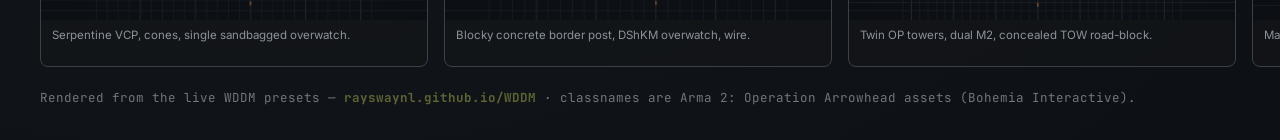
==== commit be9ba2e1: "Render doctrine overview with top-down sprite set (was procedural glyphs) overview-source.html now m" ====
--- a/docs/overview-source.html
+++ b/docs/overview-source.html
@@ -108,6 +108,47 @@
 ['CHECKPOINT · HEAVY','e','cp_h_e','Checkpoint — Heavy',[['Land_CncBlock_Stripes',[-4,8],0],['Land_CncBlock_Stripes',[-2,8],0],['Land_CncBlock_Stripes',[0,8],0],['Land_CncBlock_Stripes',[4,3],0],['Land_CncBlock_Stripes',[2,3],0],['Land_CncBlock_Stripes',[0,3],0],['Land_CncBlock',[-7,6],0],['Land_CncBlock',[7,6],0],['Land_fort_watchtower_EP1',[7,5],270],['Land_fort_watchtower_EP1',[-7,5],90],['DSHKM_TK_INS_EP1',[7,7],270],['DSHKM_TK_INS_EP1',[-7,7],90],['Metis_TK_EP1',[0,-3],180],['Hedgehog',[-3,-5],0],['Hedgehog',[3,-5],0],['Land_Razorwire',[0,-6],0],['Land_HBarrier_large',[-9,5],90]],'Max concrete, twin towers, dual DShKM, Metis, belt.'],
 ];
 
+/* ---- sprite layer (mirrors the editor: own-art-first, alias fallback, art-span fit-contain) ---- */
+const USE_SPRITES = true;
+const SPRITE_BASE = '../assets/sprites/';
+const SPRITE_ALIAS = {
+  'Land_CncBlock':'Land_CncBlock_Stripes',
+  'Land_HBarrier5':'Land_HBarrier_large',
+  'Land_HBarrier_corner':'Land_HBarrier_large',
+  'Land_HBarrier3':'Land_HBarrier_large',
+  'Land_CamoNetVar_EAST':'Land_CamoNetVar_NATO',
+  'USLaunchersBox_EP1':'USBasicAmmunitionBox_EP1',
+  'TKVehicleBox_EP1':'USBasicAmmunitionBox_EP1',
+  'TKBasicAmmunitionBox_EP1':'USBasicAmmunitionBox_EP1',
+  'Land_fortified_nest_small_EP1':'Land_fort_watchtower_EP1',
+  '2b14_82mm_TK_EP1':'M252_US_EP1',
+  'AGS_TK_EP1':'MK19_TriPod_US_EP1',
+};
+const SPRITE_FILES = new Set(['2b14_82mm_TK_EP1','AGS_TK_EP1','D30_TK_EP1','DSHKM_TK_INS_EP1','Hedgehog','Igla_AA_pod_TK_EP1','Land_CamoNetVar_NATO','Land_CncBlock_Stripes','Land_HBarrier3','Land_HBarrier_corner','Land_HBarrier_large','Land_Razorwire','Land_fort_bagfence_corner','Land_fort_bagfence_long','Land_fort_bagfence_round','Land_fort_watchtower_EP1','Land_fortified_nest_small_EP1','M119_US_EP1','M252_US_EP1','M2StaticMG','MK19_TriPod_US_EP1','Metis_TK_EP1','RoadCone_L_EP1','SPG9_TK_INS_EP1','Stinger_Pod_US_EP1','TOW_TriPod_US_EP1','USBasicAmmunitionBox_EP1','ZU23_TK_EP1']);
+/* art span (metres) for long-barrel guns so the sprite's barrel/trail isn't squashed; else = footprint */
+const ART = {'SPG9_TK_INS_EP1':[1.0,2.3],'ZU23_TK_EP1':[2.9,4.6],'M119_US_EP1':[2.0,6.3],'D30_TK_EP1':[3.0,6.0]};
+const ARTOF = c => ART[c] || SIZE(c);
+const SPRITES = {};
+const TILES = [];
+function spriteFor(cls){ const own=SPRITES[cls]; if(own&&own.ok) return own; const a=SPRITE_ALIAS[cls]; return (a&&SPRITES[a])?SPRITES[a]:own; }
+function redrawAll(){ TILES.forEach(t=>tileRender(t.cv,t.objs)); }
+let _want=0,_done=0;
+function checkReady(){ if(_done>=_want) window.OVERVIEW_SPRITES_READY=true; }
+function loadSprite(b){
+  if(SPRITES[b] || !SPRITE_FILES.has(b)) return;
+  _want++;
+  const img=new Image(); const rec={img,ok:false}; SPRITES[b]=rec;
+  img.onload=()=>{ rec.ok=(img.naturalWidth>0); _done++; redrawAll(); checkReady(); };
+  img.onerror=()=>{ rec.ok=false; _done++; checkReady(); };
+  img.src=SPRITE_BASE+b+'.png';
+}
+function preload(){
+  const want=new Set();
+  P.forEach(p=>p[4].forEach(o=>{ const cls=o[0]; if(SPRITE_FILES.has(cls)) want.add(cls); const a=SPRITE_ALIAS[cls]; if(a&&SPRITE_FILES.has(a)) want.add(a); }));
+  want.forEach(loadSprite);
+  if(_want===0) window.OVERVIEW_SPRITES_READY=true;
+}
+
 /* ---- texture renderer (matches the editor) ---- */
 const PAL={wall:['#444e58','#69737d'],bag:['#5a5436','#7d7448'],fort:['#3f4750','#67727d'],wpn:['#6f4322','#D9763C'],aa:['#3c4a55','#7fb0c8'],arty:['#5a3f22','#e0905a'],ammo:['#4a5230','#8a965a'],wire:['#2f353c','#9aa3ad'],box:['#3a444e','#5c6776']};
 function col(st){if(['mg','at'].includes(st))return PAL.wpn;if(st=='aa')return PAL.aa;if(st=='arty')return PAL.arty;if(st=='ammo')return PAL.ammo;if(st=='hbarrier'||st=='cnc')return PAL.wall;if(st=='sandbag')return PAL.bag;if(['nest','tower','camo','hedgehog'].includes(st))return PAL.fort;if(st=='wire')return PAL.wire;if(st=='cone')return PAL.wpn;return PAL.box;}
@@ -133,8 +174,19 @@
   // objects
   function lw(px){ctx.lineWidth=px/s;}
   objs.forEach(o=>{
-    const cls=o[0],[w,d]=SIZE(cls),st=STYLE(cls),dir=o[2]||0;
+    const cls=o[0],st=STYLE(cls),dir=o[2]||0;
     const c=w2s(o[1][0],o[1][1]),r=dir*Math.PI/180;
+    if(USE_SPRITES){
+      const sp=spriteFor(cls);
+      if(sp&&sp.ok&&sp.img&&sp.img.naturalWidth>0){
+        const iw=sp.img.naturalWidth,ih=sp.img.naturalHeight,[aw,ad]=ARTOF(cls);
+        const sc=Math.min((aw*s)/iw,(ad*s)/ih),dw=iw*sc,dh=ih*sc;
+        ctx.save();ctx.translate(c[0],c[1]);ctx.rotate(-r);ctx.scale(1,-1);
+        ctx.imageSmoothingEnabled=true;ctx.imageSmoothingQuality='high';
+        ctx.drawImage(sp.img,-dw/2,-dh/2,dw,dh);ctx.restore();return;
+      }
+    }
+    const [w,d]=SIZE(cls);
     ctx.save();ctx.translate(c[0],c[1]);ctx.scale(s,-s);ctx.rotate(-r);ctx.lineJoin='round';ctx.lineCap='round';
     const[f,st2]=col(st);
     if(['mg','at','aa','arty'].includes(st)){ // weapon: filled disc + barrel
@@ -169,8 +221,11 @@
     tile.innerHTML=`<div class="cap"><span class="nm"><span class="side-${side}">${sideTxt}</span> · ${name}</span><span class="crew">⚔ ${guns} · ${guns} AI</span></div>
       <canvas width="380" height="230"></canvas><div class="doc">${doc}</div>`;
     grid.appendChild(tile);
-    tileRender(tile.querySelector('canvas'), objs);
+    const cnv=tile.querySelector('canvas');
+    TILES.push({cv:cnv,objs});
+    tileRender(cnv, objs);
   }
 });
+preload();
 </script>
 </body></html>
